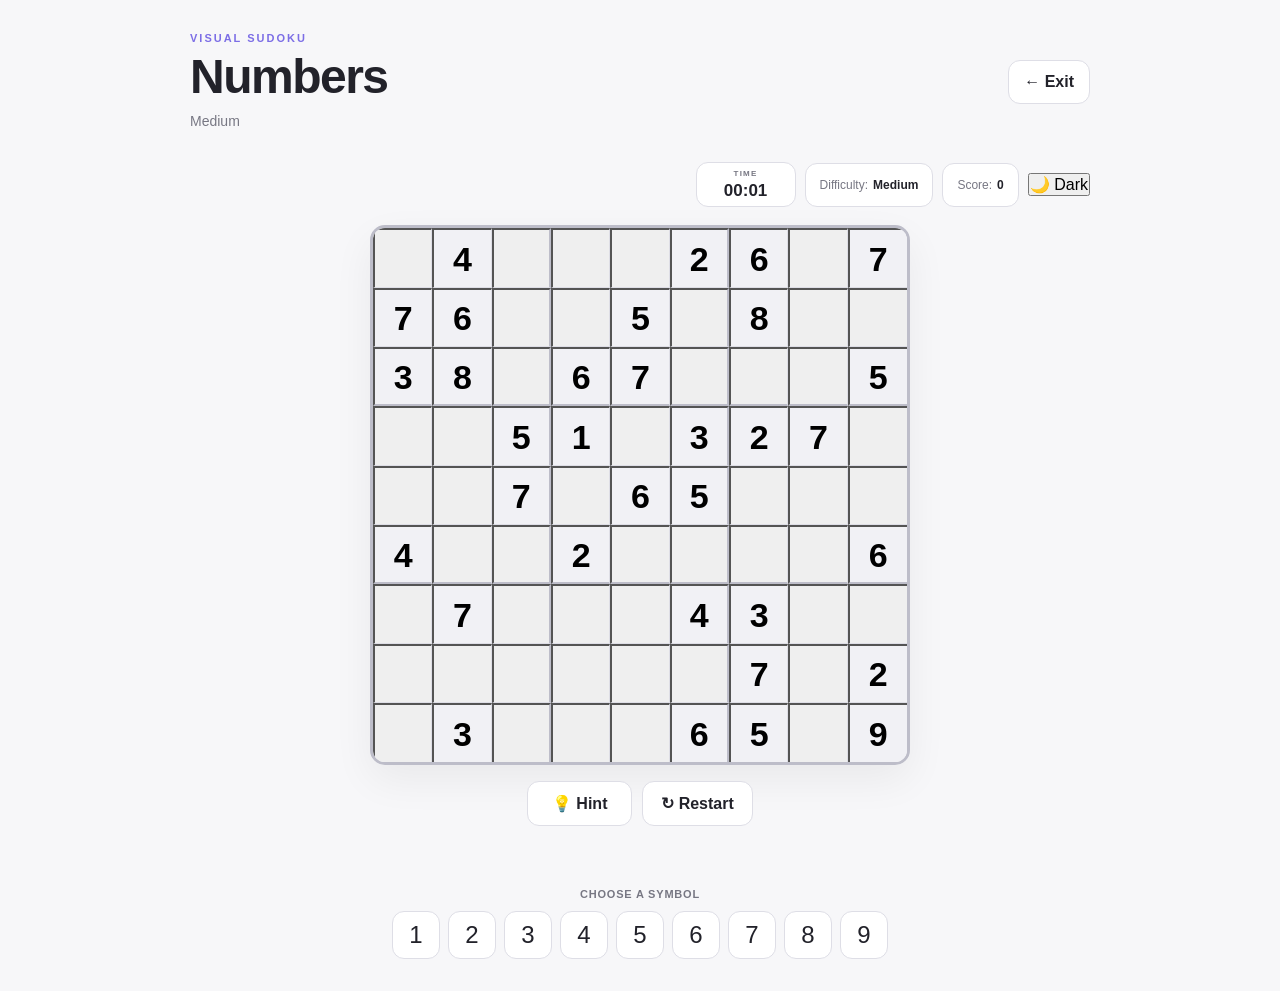
==== game.html @ 3234fc89 "Add files via upload" ====
<!DOCTYPE html>
<html lang="en">

<head>

    <meta charset="UTF-8">

    <meta
        name="viewport"
        content="width=device-width, initial-scale=1.0, viewport-fit=cover"
    >

    <meta
        name="theme-color"
        content="#f7f7f9"
    >

    <meta
        name="description"
        content="Visual Sudoku game."
    >

    <title>Visual Sudoku — Game</title>

    <link
        rel="stylesheet"
        href="css/style.css"
    >

</head>


<body>

    <main class="app">


        <!-- =========================
             HEADER
        ========================== -->

        <header class="app-header">

            <div class="brand">

                <p class="eyebrow">
                    VISUAL SUDOKU
                </p>

                <h1>
                    <span id="gameThemeName">
                        Numbers
                    </span>
                </h1>

                <p
                    id="gameDifficulty"
                    class="subtitle"
                >
                    Medium
                </p>

            </div>


            <button
                id="exitButton"
                class="exit-button"
                type="button"
            >
                ← Exit
            </button>

        </header>


        <!-- =========================
             GAME INFO
        ========================== -->

        <section class="game-info">

            <div class="timer-box">

                <span class="timer-label">
                    TIME
                </span>

                <strong id="timer">
                    00:00
                </strong>

            </div>


            <div class="game-status">

                <span>
                    Difficulty:
                </span>

                <strong id="difficultyDisplay">
                    Medium
                </strong>

            </div>

            <div class="game-status">

                <span>
                    Score:
                </span>

                <strong id="scoreDisplay">
                    0
                </strong>

            </div>


            <button
                id="darkMode"
                class="mode-button"
                type="button"
                aria-label="Toggle dark mode"
                aria-pressed="false"
            >

                <span
                    id="modeIcon"
                    aria-hidden="true"
                >
                    🌙
                </span>

                <span id="modeText">
                    Dark
                </span>

            </button>

        </section>


        <!-- =========================
             BOARD
        ========================== -->

        <section class="game-area">

            <div
                id="sudokuBoard"
                class="sudoku-board"
                aria-label="Sudoku board"
            ></div>


            <div class="game-actions">

                <button
                    id="hintBtn"
                    class="secondary-button"
                    type="button"
                >
                    <span>💡</span>
                    Hint
                </button>


                <button
                    id="restartBtn"
                    class="secondary-button"
                    type="button"
                >
                    <span>↻</span>
                    Restart
                </button>

            </div>


            <p
                id="message"
                class="message"
                aria-live="polite"
            ></p>

        </section>


        <!-- =========================
             SYMBOL PALETTE
        ========================== -->

        <section
            class="palette-section"
            aria-label="Symbol selection"
        >

            <p class="palette-title">
                Choose a symbol
            </p>


            <div
                id="symbolPalette"
                class="symbol-palette"
            ></div>

        </section>


        <!-- =========================
             WIN MODAL
        ========================== -->

        <div
            id="winModal"
            class="modal hidden"
            role="dialog"
            aria-modal="true"
            aria-labelledby="winTitle"
        >

            <div class="modal-content">

                <div class="win-icon">
                    ✨
                </div>

                <h2 id="winTitle">
                    Puzzle Complete!
                </h2>

                <p>
                    Beautifully solved. 🌸
                </p>

                <p>
                    Time:
                    <strong id="finalTime">
                        00:00
                    </strong>
                </p>

                <p>
                    Level score:
                    <strong id="finalScore">
                        0
                    </strong>
                </p>

                <p id="coinsEarned" class="score-reward">
                    🌱 Coins earned: 0
                </p>


                <button
                    id="nextGameBtn"
                    class="primary-button modal-button"
                    type="button"
                >
                    New Puzzle
                </button>


                <button
                    id="winExitButton"
                    class="secondary-button modal-button"
                    type="button"
                >
                    Main Menu
                </button>

            </div>

        </div>


    </main>


    <script src="js/sudoku.js"></script>
    <script src="js/themes.js"></script>
    <script src="js/game.js"></script>
    <script src="js/app.js"></script>
    


</body>

</html>
---- css/style.css ----
/* =========================================
   VISUAL SUDOKU
   Global Styles
========================================= */

:root {

    --background: #f7f7f9;
    --surface: #ffffff;
    --surface-soft: #f1f1f5;

    --text: #22222a;
    --text-soft: #777783;

    --border: #dedee6;
    --border-strong: #bdbdc9;

    --accent: #7c6ee6;
    --accent-soft: #ebe8ff;

    --success: #4caf78;
    --success-soft: #e9f8ef;

    --error: #e56b6f;
    --error-soft: #ffe9ea;

    --radius: 16px;

    --board-size: min(
        90vw,
        540px
    );

    --safe-bottom: env(
        safe-area-inset-bottom,
        0px
    );
}


/* =========================================
   RESET
========================================= */

* {
    box-sizing: border-box;
    margin: 0;
    padding: 0;
}


html {
    min-height: 100%;
}


body {

    min-height: 100vh;

    background: var(--background);

    color: var(--text);

    font-family:
        Inter,
        -apple-system,
        BlinkMacSystemFont,
        "Segoe UI",
        Roboto,
        Helvetica,
        Arial,
        sans-serif;

    -webkit-font-smoothing: antialiased;

    text-rendering: optimizeLegibility;

    padding:
        32px
        20px
        calc(32px + var(--safe-bottom));
}


button,
select {
    font: inherit;
}


button {
    cursor: pointer;
    -webkit-tap-highlight-color: transparent;
}


select {
    -webkit-tap-highlight-color: transparent;
}


/* =========================================
   APP
========================================= */

.app {

    width: 100%;

    max-width: 900px;

    margin: 0 auto;
}


/* =========================================
   HEADER
========================================= */

.app-header {

    display: flex;

    justify-content: space-between;

    align-items: center;

    gap: 20px;

    margin-bottom: 30px;
}


.brand {
    min-width: 0;
}


.eyebrow {

    color: var(--accent);

    font-size: 11px;

    font-weight: 800;

    letter-spacing: 2px;

    margin-bottom: 8px;
}


h1 {

    font-size: clamp(
        30px,
        5vw,
        48px
    );

    line-height: 1.05;

    letter-spacing: -1.5px;
}


.subtitle {

    color: var(--text-soft);

    font-size: 14px;

    margin-top: 9px;

    line-height: 1.5;
}


/* =========================================
   BUTTONS
========================================= */

.primary-button,
.secondary-button {

    border-radius: 12px;

    padding: 12px 18px;

    font-weight: 650;

    border: none;

    min-height: 44px;

    transition:
        transform 0.15s ease,
        box-shadow 0.15s ease,
        background 0.15s ease;

    touch-action: manipulation;
}


.primary-button {

    background: var(--accent);

    color: white;

    box-shadow:
        0 5px 15px rgba(
            124,
            110,
            230,
            0.18
        );
}


.secondary-button {

    background: var(--surface);

    color: var(--text);

    border: 1px solid var(--border);
}


.primary-button:hover,
.secondary-button:hover {

    transform: translateY(-2px);
}


.primary-button:active,
.secondary-button:active {

    transform: scale(0.97);
}


.primary-button:focus-visible,
.secondary-button:focus-visible,
select:focus-visible {

    outline: 3px solid var(--accent-soft);

    outline-offset: 2px;
}


/* =========================================
   CONTROLS
========================================= */

.controls {

    display: grid;

    grid-template-columns:
        minmax(120px, 1fr)
        minmax(120px, 1fr)
        auto;

    align-items: end;

    gap: 12px;

    margin-bottom: 22px;
}


.control-group {

    display: flex;

    flex-direction: column;

    gap: 7px;
}


.control-group label {

    color: var(--text-soft);

    font-size: 11px;

    font-weight: 750;

    text-transform: uppercase;

    letter-spacing: 0.8px;
}


select {

    width: 100%;

    min-height: 44px;

    background: var(--surface);

    border: 1px solid var(--border);

    border-radius: 12px;

    padding: 10px 34px 10px 13px;

    color: var(--text);

    outline: none;

    cursor: pointer;
}


select:focus {

    border-color: var(--accent);
}


.timer-box {

    min-width: 100px;

    min-height: 44px;

    padding: 7px 15px;

    border-radius: 12px;

    background: var(--surface);

    border: 1px solid var(--border);

    display: flex;

    flex-direction: column;

    justify-content: center;

    align-items: center;

    text-align: center;
}


.timer-label {

    display: block;

    font-size: 8px;

    font-weight: 800;

    letter-spacing: 1.2px;

    color: var(--text-soft);

    line-height: 1;
}


#timer {

    margin-top: 4px;

    font-size: 17px;

    line-height: 1;
}


/* =========================================
   GAME
========================================= */

.game-area {

    display: flex;

    flex-direction: column;

    align-items: center;
}


/* =========================================
   SUDOKU BOARD
========================================= */

.sudoku-board {

    width: var(--board-size);

    height: var(--board-size);

    display: grid;

    grid-template-columns:
        repeat(9, 1fr);

    grid-template-rows:
        repeat(9, 1fr);

    background: var(--surface);

    border: 3px solid var(--border-strong);

    border-radius: 15px;

    overflow: hidden;

    box-shadow:
        0 15px 40px
        rgba(0, 0, 0, 0.06);

    /*
        Prevents accidental browser
        gestures while playing.
    */

    touch-action: manipulation;

    user-select: none;
}


/* =========================================
   CELLS
========================================= */

.cell {

    min-width: 0;
    min-height: 0;

    display: flex;

    align-items: center;

    justify-content: center;

    border-right:
        1px solid var(--border);

    border-bottom:
        1px solid var(--border);

    font-size:
        clamp(
            18px,
            4.2vw,
            34px
        );

    line-height: 1;

    user-select: none;

    transition:
        background 0.12s ease,
        transform 0.1s ease;

    overflow: hidden;
}


/*
    Vertical 3x3 boundaries
*/

.cell:nth-child(3n) {

    border-right:
        2px solid
        var(--border-strong);
}


.cell:nth-child(9n) {

    border-right: none;
}


/*
    Horizontal 3x3 boundaries

    Rows 3, 6, and 9.
*/

.cell:nth-child(n + 19):nth-child(-n + 27),
.cell:nth-child(n + 46):nth-child(-n + 54) {

    border-bottom:
        2px solid
        var(--border-strong);
}


.cell:nth-child(n + 73) {

    border-bottom: none;
}


/* =========================================
   CELL STATES
========================================= */

.cell.given {

    background: var(--surface-soft);

    font-weight: 650;
}


.cell.selected {

    background: var(--accent-soft);
}


.cell.related {

    background: #f3f1ff;
}


.cell.error {

    background: var(--error-soft);

    color: var(--error);

    animation:
        shake 0.25s ease;
}


.cell.hint {

    background: var(--success-soft);

    color: var(--success);
}


@keyframes shake {

    0%,
    100% {
        transform: translateX(0);
    }

    25% {
        transform: translateX(-3px);
    }

    75% {
        transform: translateX(3px);
    }
}


/* =========================================
   GAME ACTIONS
========================================= */

.game-actions {

    display: flex;

    justify-content: center;

    gap: 10px;

    margin-top: 16px;
}


.game-actions button {

    min-width: 105px;
}


/* =========================================
   MESSAGE
========================================= */

.message {

    min-height: 24px;

    margin-top: 10px;

    color: var(--text-soft);

    font-size: 13px;

    text-align: center;

    line-height: 1.4;
}


/* =========================================
   SYMBOL PALETTE
========================================= */

.palette-section {

    width: 100%;

    margin-top: 28px;
}


.palette-title {

    color: var(--text-soft);

    font-size: 11px;

    font-weight: 750;

    text-transform: uppercase;

    letter-spacing: 0.8px;

    text-align: center;

    margin-bottom: 11px;
}


.symbol-palette {

    display: flex;

    justify-content: center;

    align-items: center;

    flex-wrap: wrap;

    gap: 8px;
}


.symbol-button {

    width: 48px;

    height: 48px;

    flex: 0 0 48px;

    display: flex;

    align-items: center;

    justify-content: center;

    border-radius: 12px;

    background: var(--surface);

    border: 1px solid var(--border);

    color: var(--text);

    font-size: 24px;

    line-height: 1;

    transition:
        transform 0.15s ease,
        background 0.15s ease,
        border-color 0.15s ease;

    touch-action: manipulation;
}


.symbol-button:hover {

    transform: translateY(-2px);

    background: var(--accent-soft);

    border-color: var(--accent);
}


.symbol-button:active {

    transform: scale(0.94);
}


.symbol-button.active {

    background: var(--accent-soft);

    border-color: var(--accent);
}


/* =========================================
   MODAL
========================================= */

.modal {

    position: fixed;

    inset: 0;

    z-index: 100;

    background:
        rgba(
            20,
            20,
            25,
            0.45
        );

    display: flex;

    align-items: center;

    justify-content: center;

    padding: 20px;

    backdrop-filter: blur(4px);
}


.modal.hidden {

    display: none;
}


.modal-content {

    width: min(
        90vw,
        400px
    );

    background: var(--surface);

    border-radius: 22px;

    padding: 34px 25px;

    text-align: center;

    box-shadow:
        0 30px 80px
        rgba(0, 0, 0, 0.2);

    animation:
        modalAppear
        0.2s ease;
}


@keyframes modalAppear {

    from {
        opacity: 0;
        transform: scale(0.94);
    }

    to {
        opacity: 1;
        transform: scale(1);
    }
}


.win-icon {

    font-size: 44px;

    margin-bottom: 10px;
}


.modal-content h2 {

    font-size: 27px;

    margin-bottom: 8px;
}


.modal-content p {

    color: var(--text-soft);

    margin-bottom: 8px;

    line-height: 1.5;
}


.modal-button {

    margin-top: 17px;
}


/* =========================================
   TABLET
========================================= */

@media (max-width: 700px) {

    body {

        padding:
            25px
            16px
            calc(25px + var(--safe-bottom));
    }


    .app-header {

        margin-bottom: 24px;
    }


    .controls {

        grid-template-columns:
            1fr
            1fr
            auto;
    }


    .timer-box {

        min-width: 85px;
    }
}


/* =========================================
   PHONE
========================================= */

@media (max-width: 520px) {

    body {

        padding:
            18px
            10px
            calc(24px + var(--safe-bottom));
    }


    .app-header {

        align-items: center;

        gap: 12px;

        margin-bottom: 20px;
    }


    .eyebrow {

        font-size: 9px;

        letter-spacing: 1.5px;

        margin-bottom: 5px;
    }


    h1 {

        font-size: 28px;

        letter-spacing: -1px;
    }


    .subtitle {

        font-size: 12px;

        margin-top: 5px;
    }


    .app-header .primary-button {

        min-width: 44px;

        width: 44px;

        height: 44px;

        padding: 0;

        border-radius: 12px;

        font-size: 0;

        flex: 0 0 44px;
    }


    .app-header .primary-button::after {

        content: "+";

        font-size: 22px;

        line-height: 1;
    }


    .controls {

        grid-template-columns:
            1fr
            1fr;

        gap: 8px;

        margin-bottom: 16px;
    }


    .timer-box {

        grid-column: 1 / -1;

        width: 100%;

        min-height: 40px;

        flex-direction: row;

        gap: 8px;

        justify-content: center;
    }


    .timer-label {

        margin-top: 1px;
    }


    #timer {

        margin-top: 0;

        font-size: 16px;
    }


    select {

        min-height: 42px;

        padding:
            9px
            28px
            9px
            10px;

        font-size: 13px;
    }


    .sudoku-board {

        width: min(
            96vw,
            500px
        );

        height: min(
            96vw,
            500px
        );

        border-radius: 11px;

        border-width: 2px;
    }


    .cell {

        font-size:
            clamp(
                17px,
                6.4vw,
                29px
            );
    }


    .game-actions {

        width: 100%;

        gap: 8px;

        margin-top: 12px;
    }


    .game-actions button {

        flex: 1;

        min-width: 0;

        min-height: 43px;

        padding:
            10px
            12px;

        font-size: 13px;
    }


    .message {

        font-size: 12px;

        margin-top: 8px;
    }


    .palette-section {

        margin-top: 21px;
    }


    .palette-title {

        font-size: 10px;

        margin-bottom: 9px;
    }


    .symbol-palette {

        gap: 6px;
    }


    .symbol-button {

        width: calc(
            (100vw - 60px) / 9
        );

        height: calc(
            (100vw - 60px) / 9
        );

        max-width: 45px;

        max-height: 45px;

        min-width: 34px;

        min-height: 34px;

        border-radius: 9px;

        font-size:
            clamp(
                17px,
                5.5vw,
                23px
            );
    }


    .modal {

        padding: 14px;
    }


    .modal-content {

        width: 100%;

        max-width: 360px;

        padding:
            30px
            20px;

        border-radius: 20px;
    }


    .win-icon {

        font-size: 38px;
    }


    .modal-content h2 {

        font-size: 24px;
    }


    .modal-button {

        width: 100%;
    }
}


/* =========================================
   VERY SMALL PHONES
========================================= */

@media (max-width: 360px) {

    body {

        padding-left: 7px;

        padding-right: 7px;
    }


    h1 {

        font-size: 25px;
    }


    .subtitle {

        display: none;
    }


    .sudoku-board {

        width: 98vw;

        height: 98vw;
    }


    .cell {

        font-size:
            clamp(
                15px,
                6vw,
                25px
            );
    }


    .symbol-palette {

        gap: 4px;
    }


    .symbol-button {

        width: calc(
            (100vw - 42px) / 9
        );

        height: calc(
            (100vw - 42px) / 9
        );

        border-radius: 7px;
    }
}


/* =========================================
   REDUCED MOTION
========================================= */

@media (prefers-reduced-motion: reduce) {

    *,
    *::before,
    *::after {

        scroll-behavior: auto !important;

        animation-duration:
            0.01ms !important;

        animation-iteration-count:
            1 !important;

        transition-duration:
            0.01ms !important;
    }
}
/* =========================================
   GAME HEADER EXIT BUTTON
========================================= */

.exit-button {

    min-height: 44px;

    padding: 10px 15px;

    border-radius: 12px;

    border: 1px solid var(--border);

    background: var(--surface);

    color: var(--text);

    font-weight: 650;

    cursor: pointer;

    transition:
        0.15s ease;
}


.exit-button:hover {

    transform: translateY(-2px);

    border-color: var(--accent);

}


/* =========================================
   GAME INFORMATION
========================================= */

.game-info {

    display: flex;

    align-items: center;

    justify-content: flex-end;

    gap: 9px;

    margin-bottom: 18px;

}


.game-status {

    min-height: 44px;

    padding:
        8px
        14px;

    border-radius: 12px;

    border: 1px solid var(--border);

    background: var(--surface);

    color: var(--text-soft);

    display: flex;

    align-items: center;

    gap: 5px;

    font-size: 12px;

}


.game-status strong {

    color: var(--text);

}


.game-info .timer-box {

    min-height: 44px;

}


/* =========================================
   MOBILE
========================================= */

@media (max-width: 520px) {

    .game-info {

        display: grid;

        grid-template-columns:
            1fr 1fr;

        gap: 7px;

        margin-bottom: 13px;

    }


    .game-status {

        justify-content: center;

        padding:
            8px
            7px;

        font-size: 11px;

    }


    .game-info .timer-box {

        width: 100%;

    }


    .game-info .mode-button {

        grid-column: 1 / 3;

        width: 100%;

    }


    .exit-button {

        font-size: 12px;

        padding:
            9px
            11px;

    }

}
/* =========================================
   DARK MODE
   ========================================= */

   body.dark-mode {
    background: #111318;
    color: #f1f3f5;
}

/* Main containers */

body.dark-mode .game-container,
body.dark-mode .game-header,
body.dark-mode .game-info,
body.dark-mode .controls {
    color: #f1f3f5;
}


/* Header */

body.dark-mode .game-title,
body.dark-mode h1,
body.dark-mode h2,
body.dark-mode h3 {
    color: #f1f3f5;
}


body.dark-mode .subtitle,
body.dark-mode .difficulty-label {
    color: #aeb4c0;
}


/* Timer */

body.dark-mode .timer-box {
    background: #1b1e25;
    border-color: #343944;
    color: #ffffff;
}


/* Difficulty box */

body.dark-mode .difficulty-box {
    background: #1b1e25;
    border-color: #343944;
    color: #ffffff;
}


/* Sudoku board */

body.dark-mode #sudokuBoard {
    background: #1a1d23;
    border-color: #596171;
}


/* Sudoku cells */

body.dark-mode .cell {
    background: #1a1d23;
    color: #f5f7fa;
    border-color: #343944;
}


/* Given cells */

body.dark-mode .cell.given {
    background: #242832;
    color: #ffffff;
}


/* Selected cell */

body.dark-mode .cell.selected {
    background: #303746;
}


/* Mistake */

body.dark-mode .cell.error {
    background: #5a252b;
    color: #ffb3b8;
}


/* Symbol palette */

body.dark-mode .symbol-button {
    background: #1b1e25;
    border-color: #343944;
    color: #ffffff;
}


body.dark-mode .symbol-button:hover {
    background: #2a2f3a;
}


/* Buttons */

body.dark-mode button {
    color: #f1f3f5;
}


/* Exit / normal buttons */

body.dark-mode .exit-button,
body.dark-mode .restart-button,
body.dark-mode .hint-button {
    background: #1b1e25;
    border-color: #343944;
    color: #ffffff;
}


body.dark-mode .exit-button:hover,
body.dark-mode .restart-button:hover,
body.dark-mode .hint-button:hover {
    background: #292e38;
}


/* Message */

body.dark-mode #message {
    color: #c7ccd6;
}


/* Win modal */

body.dark-mode .modal {
    background: #1b1e25;
    color: #ffffff;
}


body.dark-mode .modal h2 {
    color: #ffffff;
}


/* Dark mode button */

body.dark-mode #darkMode {
    background: #1b1e25;
    border-color: #454b58;
    color: #ffffff;
}
/* =========================================
   GLOBAL DARK MODE
   ========================================= */

   body.dark-mode {
    background-color: #111318 !important;
    color: #f1f3f5 !important;
}

body.dark-mode main,
body.dark-mode section,
body.dark-mode header,
body.dark-mode .container {
    color: #f1f3f5;
}


/* Text */

body.dark-mode p,
body.dark-mode span,
body.dark-mode label {
    color: #c8cdd6;
}


/* Sudoku board */

body.dark-mode #sudokuBoard {
    background-color: #181b21 !important;
    border-color: #4b5260 !important;
}


/* Every cell */

body.dark-mode #sudokuBoard .cell {
    background-color: #181b21 !important;
    color: #ffffff !important;
    border-color: #363c47 !important;
}


/* Fixed numbers */

body.dark-mode #sudokuBoard .cell.given {
    background-color: #242933 !important;
}


/* Selected */

body.dark-mode #sudokuBoard .cell.selected {
    background-color: #343b49 !important;
}


/* Wrong answer */

body.dark-mode #sudokuBoard .cell.error {
    background-color: #64282e !important;
    color: #ffb8bd !important;
}


/* Palette */

body.dark-mode #symbolPalette button {
    background-color: #1b1e25 !important;
    color: #ffffff !important;
    border-color: #3c424e !important;
}


/* Timer / information cards */

body.dark-mode .timer,
body.dark-mode #timer,
body.dark-mode .info-box,
body.dark-mode .difficulty {
    background-color: #1b1e25 !important;
    color: #ffffff !important;
    border-color: #3c424e !important;
}


/* Buttons */

body.dark-mode button {
    background-color: #1b1e25;
    color: #ffffff;
    border-color: #3c424e;
}


/* Modal */

body.dark-mode #winModal {
    background-color: #1b1e25;
    color: #ffffff;
}
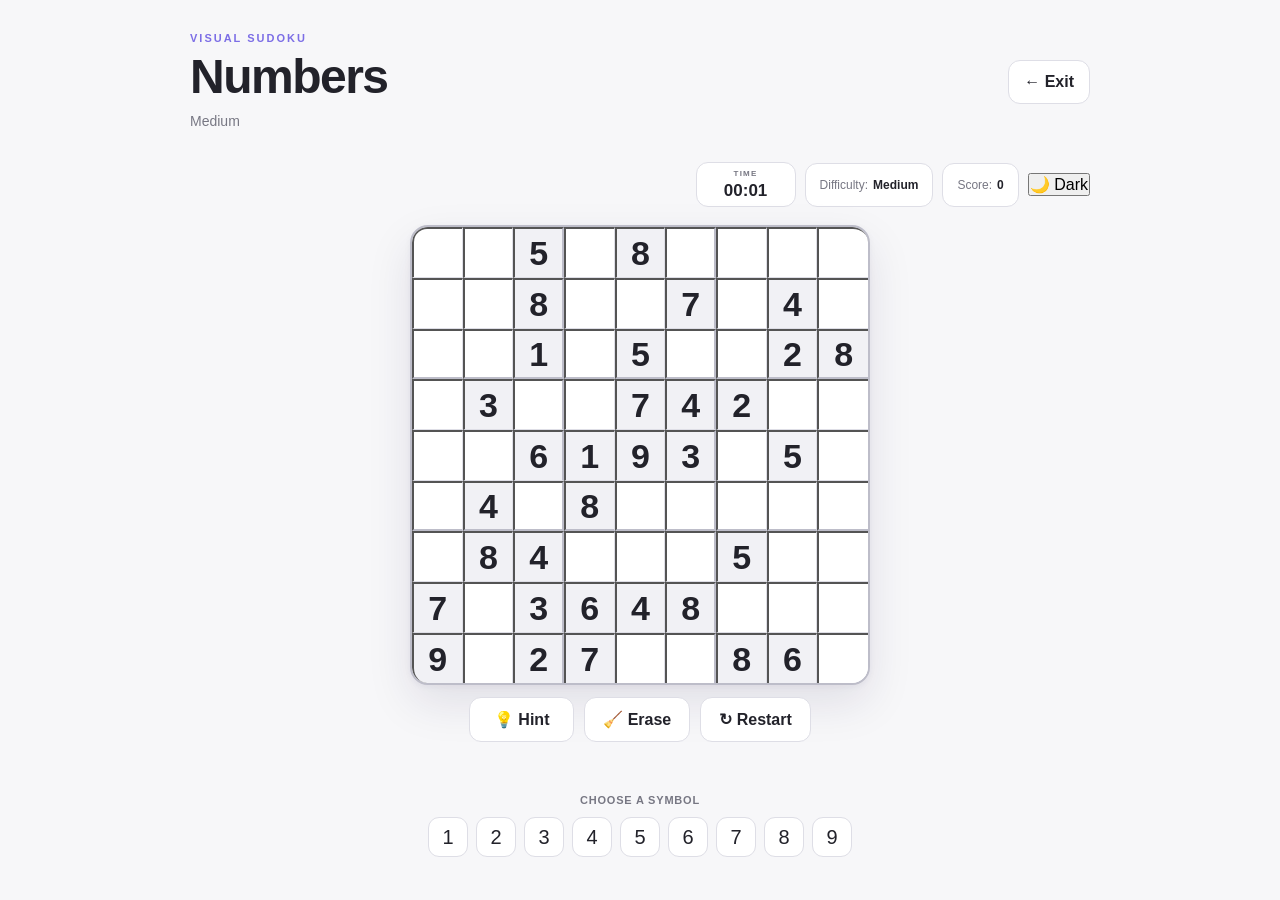
==== commit 289cc5e2: "Add files via upload" ====
--- a/game.html
+++ b/game.html
@@ -168,6 +168,16 @@
 
 
                 <button
+                    id="eraseBtn"
+                    class="secondary-button"
+                    type="button"
+                >
+                    <span>🧹</span>
+                    Erase
+                </button>
+
+
+                <button
                     id="restartBtn"
                     class="secondary-button"
                     type="button"
--- a/css/style.css
+++ b/css/style.css
@@ -27,8 +27,8 @@
     --radius: 16px;
 
     --board-size: min(
-        90vw,
-        540px
+        86vw,
+        460px
     );
 
     --safe-bottom: env(
@@ -412,15 +412,17 @@
 
     background: var(--surface);
 
-    border: 3px solid var(--border-strong);
-
-    border-radius: 15px;
+    border: 2px solid var(--border-strong);
+
+    border-radius: 18px;
 
     overflow: hidden;
 
     box-shadow:
-        0 15px 40px
-        rgba(0, 0, 0, 0.06);
+        0 18px 45px
+        rgba(30, 20, 70, 0.10),
+        0 2px 6px
+        rgba(30, 20, 70, 0.05);
 
     /*
         Prevents accidental browser
@@ -447,6 +449,10 @@
     align-items: center;
 
     justify-content: center;
+
+    background: var(--surface);
+
+    color: var(--text);
 
     border-right:
         1px solid var(--border);
@@ -461,15 +467,48 @@
             34px
         );
 
+    font-weight: 500;
+
     line-height: 1;
 
     user-select: none;
 
     transition:
-        background 0.12s ease,
+        background 0.15s ease,
+        color 0.15s ease,
         transform 0.1s ease;
 
     overflow: hidden;
+}
+
+
+.cell:not(.given):not(.selected):hover {
+
+    background: var(--surface-soft);
+
+    cursor: pointer;
+}
+
+
+/*
+    Rounded outer corners so the board reads as one
+    soft rounded shape rather than a sharp grid.
+*/
+
+.cell:nth-child(1) {
+    border-top-left-radius: 15px;
+}
+
+.cell:nth-child(9) {
+    border-top-right-radius: 15px;
+}
+
+.cell:nth-child(73) {
+    border-bottom-left-radius: 15px;
+}
+
+.cell:nth-child(81) {
+    border-bottom-right-radius: 15px;
 }
 
 
@@ -520,19 +559,27 @@
 
     background: var(--surface-soft);
 
-    font-weight: 650;
+    color: var(--text);
+
+    font-weight: 700;
 }
 
 
 .cell.selected {
 
     background: var(--accent-soft);
+
+    box-shadow:
+        inset 0 0 0 2px
+        var(--accent);
+
+    z-index: 1;
 }
 
 
 .cell.related {
 
-    background: #f3f1ff;
+    background: #f4f2ff;
 }
 
 
@@ -552,6 +599,37 @@
     background: var(--success-soft);
 
     color: var(--success);
+}
+
+
+.cell.correct-flash {
+
+    background: var(--success-soft);
+
+    color: var(--success);
+
+    animation:
+        correctPop 0.5s ease;
+}
+
+
+@keyframes correctPop {
+
+    0% {
+        transform: scale(1);
+        background: var(--success);
+        color: #ffffff;
+    }
+
+    60% {
+        transform: scale(1.08);
+    }
+
+    100% {
+        transform: scale(1);
+        background: var(--success-soft);
+        color: var(--success);
+    }
 }
 
 
@@ -584,7 +662,7 @@
 
     gap: 10px;
 
-    margin-top: 16px;
+    margin-top: 12px;
 }
 
 
@@ -622,7 +700,7 @@
 
     width: 100%;
 
-    margin-top: 28px;
+    margin-top: 18px;
 }
 
 
@@ -660,11 +738,11 @@
 
 .symbol-button {
 
-    width: 48px;
-
-    height: 48px;
-
-    flex: 0 0 48px;
+    width: 40px;
+
+    height: 40px;
+
+    flex: 0 0 auto;
 
     display: flex;
 
@@ -672,7 +750,7 @@
 
     justify-content: center;
 
-    border-radius: 12px;
+    border-radius: 11px;
 
     background: var(--surface);
 
@@ -680,14 +758,15 @@
 
     color: var(--text);
 
-    font-size: 24px;
+    font-size: 20px;
 
     line-height: 1;
 
     transition:
         transform 0.15s ease,
         background 0.15s ease,
-        border-color 0.15s ease;
+        border-color 0.15s ease,
+        opacity 0.15s ease;
 
     touch-action: manipulation;
 }
@@ -714,6 +793,34 @@
     background: var(--accent-soft);
 
     border-color: var(--accent);
+}
+
+
+.symbol-button.completed {
+
+    background: var(--success-soft);
+
+    border-color: var(--success);
+
+    color: var(--success);
+
+    opacity: 0.55;
+
+    cursor: default;
+
+    transform: none;
+}
+
+
+.symbol-button.completed:hover {
+
+    transform: none;
+}
+
+
+.symbol-button:disabled {
+
+    pointer-events: none;
 }
 
 
@@ -872,9 +979,9 @@
     body {
 
         padding:
-            18px
+            12px
             10px
-            calc(24px + var(--safe-bottom));
+            calc(14px + var(--safe-bottom));
     }
 
 
@@ -884,7 +991,7 @@
 
         gap: 12px;
 
-        margin-bottom: 20px;
+        margin-bottom: 12px;
     }
 
 
@@ -1001,16 +1108,16 @@
     .sudoku-board {
 
         width: min(
-            96vw,
-            500px
+            92vw,
+            420px
         );
 
         height: min(
-            96vw,
-            500px
+            92vw,
+            420px
         );
 
-        border-radius: 11px;
+        border-radius: 14px;
 
         border-width: 2px;
     }
@@ -1020,9 +1127,9 @@
 
         font-size:
             clamp(
-                17px,
-                6.4vw,
-                29px
+                15px,
+                5.6vw,
+                25px
             );
     }
 
@@ -1031,53 +1138,55 @@
 
         width: 100%;
 
-        gap: 8px;
+        gap: 7px;
+
+        margin-top: 10px;
+    }
+
+
+    .game-actions button {
+
+        flex: 1;
+
+        min-width: 0;
+
+        min-height: 38px;
+
+        padding:
+            8px
+            10px;
+
+        font-size: 12px;
+    }
+
+
+    .message {
+
+        font-size: 12px;
+
+        min-height: 18px;
+
+        margin-top: 6px;
+    }
+
+
+    .palette-section {
 
         margin-top: 12px;
     }
 
 
-    .game-actions button {
-
-        flex: 1;
-
-        min-width: 0;
-
-        min-height: 43px;
-
-        padding:
-            10px
-            12px;
-
-        font-size: 13px;
-    }
-
-
-    .message {
-
-        font-size: 12px;
-
-        margin-top: 8px;
-    }
-
-
-    .palette-section {
-
-        margin-top: 21px;
-    }
-
-
     .palette-title {
 
         font-size: 10px;
 
-        margin-bottom: 9px;
+        margin-bottom: 7px;
     }
 
 
     .symbol-palette {
 
-        gap: 6px;
+        gap: 4px;
     }
 
 
@@ -1091,21 +1200,21 @@
             (100vw - 60px) / 9
         );
 
-        max-width: 45px;
-
-        max-height: 45px;
-
-        min-width: 34px;
-
-        min-height: 34px;
+        max-width: 36px;
+
+        max-height: 36px;
+
+        min-width: 26px;
+
+        min-height: 26px;
 
         border-radius: 9px;
 
         font-size:
             clamp(
-                17px,
-                5.5vw,
-                23px
+                13px,
+                4.4vw,
+                18px
             );
     }
 
@@ -1177,9 +1286,11 @@
 
     .sudoku-board {
 
-        width: 98vw;
-
-        height: 98vw;
+        width: 90vw;
+
+        height: 90vw;
+
+        border-radius: 12px;
     }
 
 
@@ -1203,11 +1314,11 @@
     .symbol-button {
 
         width: calc(
-            (100vw - 42px) / 9
+            (100vw - 50px) / 9
         );
 
         height: calc(
-            (100vw - 42px) / 9
+            (100vw - 50px) / 9
         );
 
         border-radius: 7px;
@@ -1346,9 +1457,9 @@
         grid-template-columns:
             1fr 1fr;
 
-        gap: 7px;
-
-        margin-bottom: 13px;
+        gap: 6px;
+
+        margin-bottom: 10px;
 
     }
 
@@ -1357,8 +1468,10 @@
 
         justify-content: center;
 
+        min-height: 36px;
+
         padding:
-            8px
+            6px
             7px;
 
         font-size: 11px;
@@ -1369,6 +1482,8 @@
     .game-info .timer-box {
 
         width: 100%;
+
+        min-height: 36px;
 
     }
 
@@ -1446,6 +1561,20 @@
 }
 
 
+/* Difficulty / score status pills */
+
+body.dark-mode .game-status {
+    background: #1b1e25;
+    border-color: #343944;
+    color: #aeb4c0;
+}
+
+
+body.dark-mode .game-status strong {
+    color: #ffffff;
+}
+
+
 /* Sudoku board */
 
 body.dark-mode #sudokuBoard {
@@ -1475,6 +1604,21 @@
 
 body.dark-mode .cell.selected {
     background: #303746;
+    box-shadow: inset 0 0 0 2px #8f83ef;
+}
+
+
+/* Related row/column highlight */
+
+body.dark-mode .cell.related {
+    background: #23262f;
+}
+
+
+/* Hover on empty cells */
+
+body.dark-mode .cell:not(.given):not(.selected):hover {
+    background: #22262e;
 }
 
 
@@ -1483,6 +1627,14 @@
 body.dark-mode .cell.error {
     background: #5a252b;
     color: #ffb3b8;
+}
+
+
+/* Correct-entry flash */
+
+body.dark-mode .cell.correct-flash {
+    background: #1f3a2c;
+    color: #7fe0a8;
 }
 
 
@@ -1497,6 +1649,15 @@
 
 body.dark-mode .symbol-button:hover {
     background: #2a2f3a;
+}
+
+
+/* Completed symbol (fully placed) */
+
+body.dark-mode .symbol-button.completed {
+    background: #1f3a2c;
+    border-color: #3f8f63;
+    color: #7fe0a8;
 }
 
 
@@ -1606,6 +1767,14 @@
 
 body.dark-mode #sudokuBoard .cell.selected {
     background-color: #343b49 !important;
+    box-shadow: inset 0 0 0 2px #8f83ef !important;
+}
+
+
+/* Related row/column highlight */
+
+body.dark-mode #sudokuBoard .cell.related {
+    background-color: #23262f !important;
 }
 
 
@@ -1614,6 +1783,14 @@
 body.dark-mode #sudokuBoard .cell.error {
     background-color: #64282e !important;
     color: #ffb8bd !important;
+}
+
+
+/* Correct-entry flash */
+
+body.dark-mode #sudokuBoard .cell.correct-flash {
+    background-color: #1f3a2c !important;
+    color: #7fe0a8 !important;
 }
 
 
@@ -1623,6 +1800,15 @@
     background-color: #1b1e25 !important;
     color: #ffffff !important;
     border-color: #3c424e !important;
+}
+
+
+/* Completed symbol (fully placed) */
+
+body.dark-mode #symbolPalette button.completed {
+    background-color: #1f3a2c !important;
+    color: #7fe0a8 !important;
+    border-color: #3f8f63 !important;
 }
 
 
